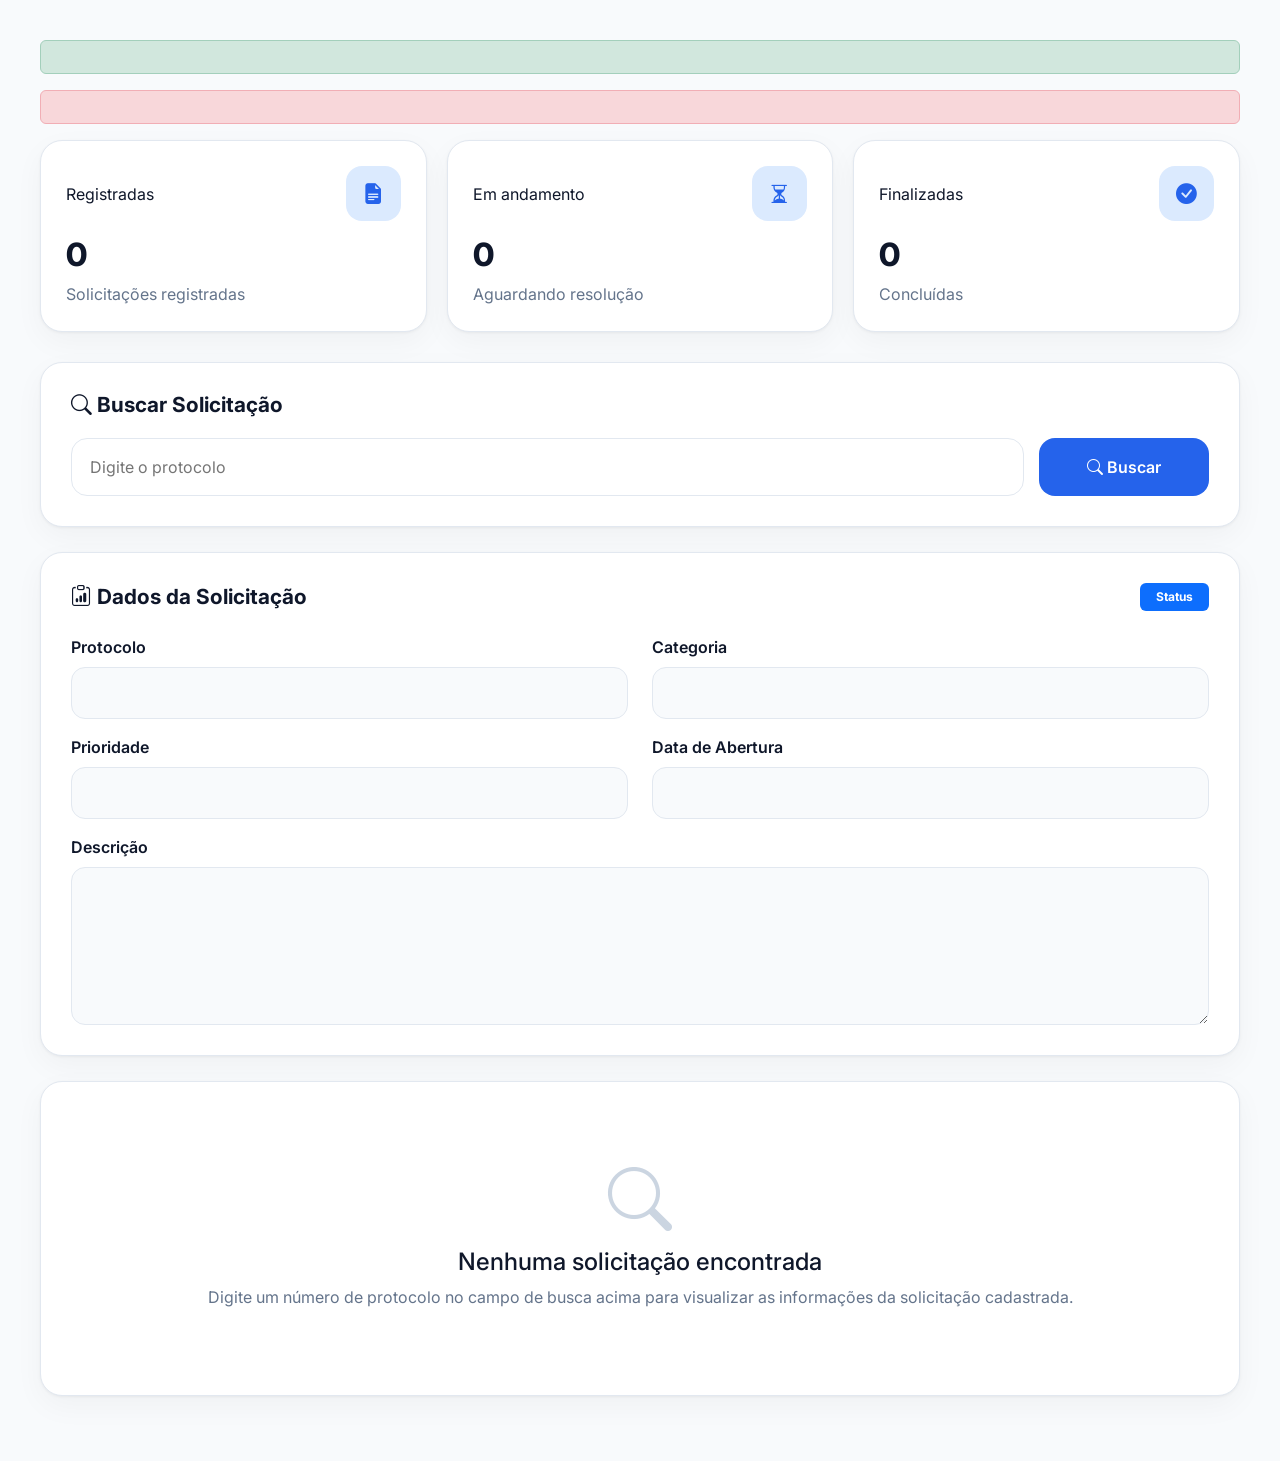
==== src/main/resources/templates/acompanhar-solicitacao.html @ 088a4400 "Projeto Ponto facil" ====
<!DOCTYPE html>
<html xmlns:th="http://www.thymeleaf.org" lang="pt-BR">
<head>
    <meta charset="UTF-8">
    <meta name="viewport" content="width=device-width, initial-scale=1.0">
    <title>Ponto Fácil - Acompanhar Solicitações</title>

    <link href="https://cdn.jsdelivr.net/npm/bootstrap@5.3.7/dist/css/bootstrap.min.css"
          rel="stylesheet">

    <link rel="stylesheet"
          href="https://cdn.jsdelivr.net/npm/bootstrap-icons@1.11.3/font/bootstrap-icons.min.css">

    <link href="https://fonts.googleapis.com/css2?family=Inter:wght@400;500;600;700;800&display=swap"
          rel="stylesheet">

    <link rel="stylesheet" th:href="@{/menu-lateral.css}">
    <style>
        :root {
            --primary: #2563eb;
            --primary-dark: #1d4ed8;
            --primary-light: #dbeafe;
            --bg: #f8fafc;
            --card: #ffffff;
            --text: #0f172a;
            --text-light: #64748b;
            --border: #e2e8f0;
            --shadow: 0 1px 3px rgba(0, 0, 0, .05),
                      0 10px 30px rgba(0, 0, 0, .04);
            --radius: 22px;
        }

        * {
            margin: 0;
            padding: 0;
            box-sizing: border-box;
        }

        body {
            font-family: 'Inter', sans-serif;
            background: var(--bg);
            color: var(--text);
        }

        .dashboard {
            display: flex;
            min-height: 100vh;
        }

        .content {
            flex: 1;
            padding: 40px;
        }

        .page-header {
            margin-bottom: 30px;
        }

        .page-title {
            font-size: 2rem;
            font-weight: 800;
        }

        .page-subtitle {
            color: var(--text-light);
            margin-top: 8px;
        }

        /* =====================
           ESTATÍSTICAS
        ===================== */
        .stats-grid {
            display: grid;
            grid-template-columns: repeat(3, 1fr);
            gap: 20px;
            margin-bottom: 30px;
        }

        .stat-card {
            background: white;
            border: 1px solid var(--border);
            border-radius: var(--radius);
            padding: 25px;
            box-shadow: var(--shadow);
            transition: .3s;
        }

        .stat-card:hover {
            transform: translateY(-4px);
        }

        .stat-header {
            display: flex;
            justify-content: space-between;
            align-items: center;
        }

        .stat-icon {
            width: 55px;
            height: 55px;
            border-radius: 16px;
            display: flex;
            align-items: center;
            justify-content: center;
            background: var(--primary-light);
            color: var(--primary);
            font-size: 1.3rem;
        }

        .stat-card h3 {
            margin-top: 15px;
            font-size: 2rem;
            font-weight: 800;
        }

        .stat-card p {
            color: var(--text-light);
            margin: 0;
        }

        /* =====================
           CARDS
        ===================== */
        .card-modern {
            background: white;
            border: 1px solid var(--border);
            border-radius: var(--radius);
            padding: 30px;
            box-shadow: var(--shadow);
            margin-bottom: 25px;
        }

        .card-title {
            font-size: 1.3rem;
            font-weight: 700;
            margin-bottom: 20px;
        }

        /* =====================
           BUSCA
        ===================== */
        .search-form {
            display: flex;
            gap: 15px;
        }

        .search-input {
            flex: 1;
            min-height: 58px;
            border: 1px solid var(--border);
            border-radius: 16px;
            padding: 0 18px;
        }

        .search-input:focus {
            border-color: var(--primary);
            outline: none;
            box-shadow: 0 0 0 4px rgba(37, 99, 235, .15);
        }

        .btn-search {
            min-width: 170px;
            border: none;
            border-radius: 16px;
            background: var(--primary);
            color: white;
            font-weight: 600;
            transition: .3s;
        }

        .btn-search:hover {
            background: var(--primary-dark);
        }

        /* =====================
           FORMULÁRIOS
        ===================== */
        .form-label {
            font-weight: 600;
        }

        .form-control {
            min-height: 52px;
            border-radius: 14px;
            border: 1px solid var(--border);
        }

        .form-control[readonly] {
            background: #f8fafc;
        }

        /* =====================
           EMPTY STATE
        ===================== */
        .empty-state {
            text-align: center;
            padding: 40px 20px;
        }

        .empty-state i {
            font-size: 4rem;
            color: #cbd5e1;
            margin-bottom: 15px;
        }

        .empty-state p {
            color: var(--text-light);
        }

        /* =====================
           RESPONSIVO
        ===================== */
        @media (max-width: 992px) {
            .stats-grid {
                grid-template-columns: 1fr;
            }

            .search-form {
                flex-direction: column;
            }

            .btn-search {
                width: 100%;
            }
        }

        @media (max-width: 768px) {
            .content {
                padding: 20px;
            }
        }
    </style>
</head>
<body>
<div class="dashboard">
    <aside th:replace="~{fragments/navbar :: sidebar('acompanhar')}"></aside>

    <main class="content">

        <div th:if="${sucesso}" class="alert alert-success" th:text="${sucesso}"></div>
        <div th:if="${erro}" class="alert alert-danger" th:text="${erro}"></div>

        <!-- ESTATÍSTICAS -->
        <div class="stats-grid">
            <div class="stat-card">
                <div class="stat-header">
                    <span>Registradas</span>
                    <div class="stat-icon">
                        <i class="bi bi-file-earmark-text-fill"></i>
                    </div>
                </div>
                <h3 th:text="${totalRegistradas}">0</h3>
                <p>Solicitações registradas</p>
            </div>
            <div class="stat-card">
                <div class="stat-header">
                    <span>Em andamento</span>
                    <div class="stat-icon">
                        <i class="bi bi-hourglass-split"></i>
                    </div>
                </div>
                <h3 th:text="${totalAndamento}">0</h3>
                <p>Aguardando resolução</p>
            </div>
            <div class="stat-card">
                <div class="stat-header">
                    <span>Finalizadas</span>
                    <div class="stat-icon">
                        <i class="bi bi-check-circle-fill"></i>
                    </div>
                </div>
                <h3 th:text="${totalFinalizadas}">0</h3>
                <p>Concluídas</p>
            </div>
        </div>

        <!-- BUSCA -->
        <div class="card-modern">
            <h3 class="card-title">
                <i class="bi bi-search"></i>
                Buscar Solicitação
            </h3>
            <form th:action="@{/acompanhar}" method="get">
                <div class="search-form">
                    <input type="text"
                           name="protocolo"
                           class="search-input"
                           placeholder="Digite o protocolo"
                           th:value="${param.protocolo}">
                    <button type="submit" class="btn-search">
                        <i class="bi bi-search"></i>
                        Buscar
                    </button>
                </div>
            </form>
        </div>

        <!-- DADOS DA SOLICITAÇÃO -->
        <div class="card-modern" th:if="${solicitacao != null}">
            <div class="d-flex justify-content-between align-items-center flex-wrap gap-3 mb-4">
                <h3 class="card-title mb-0">
                    <i class="bi bi-clipboard-data"></i>
                    Dados da Solicitação
                </h3>
                <span class="badge bg-primary px-3 py-2"
                      th:text="${solicitacao.status}">
                        Status
                    </span>
            </div>
            <div class="row">
                <div class="col-md-6 mb-3">
                    <label class="form-label">Protocolo</label>
                    <input type="text" readonly class="form-control"
                           th:value="${solicitacao.protocolo}">
                </div>
                <div class="col-md-6 mb-3">
                    <label class="form-label">Categoria</label>
                    <input type="text" readonly class="form-control"
                           th:value="${solicitacao.categoria}">
                </div>
                <div class="col-md-6 mb-3">
                    <label class="form-label">Prioridade</label>
                    <input type="text" readonly class="form-control"
                           th:value="${solicitacao.prioridade}">
                </div>
                <div class="col-md-6 mb-3">
                    <label class="form-label">Data de Abertura</label>
                    <input type="text" readonly class="form-control"
                           th:value="${dataAbertura != null ? #temporals.format(dataAbertura,'dd/MM/yyyy HH:mm') : '-'}">
                </div>
            </div>
            <div>
                <label class="form-label">Descrição</label>
                <textarea readonly class="form-control" rows="6"
                          th:text="${solicitacao.descricao}"></textarea>
            </div>
        </div>

        <!-- ESTADO VAZIO -->
        <div class="card-modern" th:if="${solicitacao == null}">
            <div class="empty-state">
                <i class="bi bi-search"></i>
                <h4>Nenhuma solicitação encontrada</h4>
                <p>Digite um número de protocolo no campo de busca acima para visualizar as informações da solicitação cadastrada.</p>
            </div>
        </div>
    </main>
</div>

<script src="https://cdn.jsdelivr.net/npm/bootstrap@5.3.7/dist/js/bootstrap.bundle.min.js"></script>
</body>
</html>
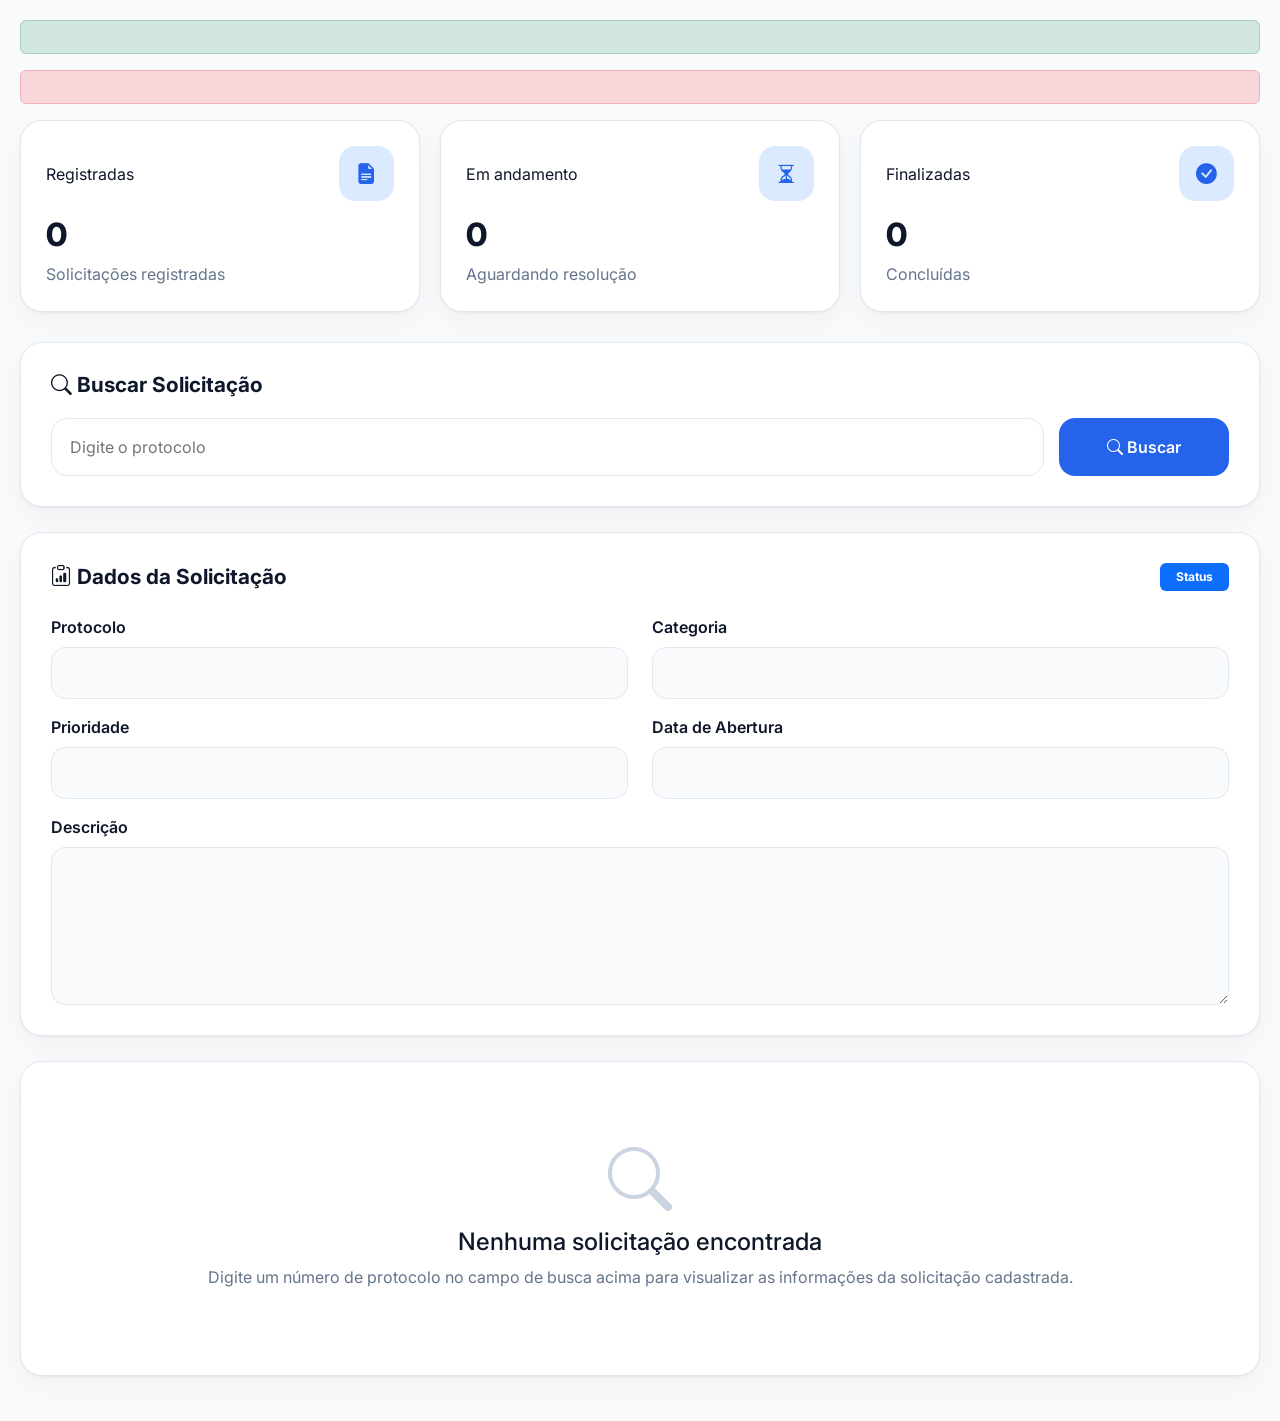
==== commit 87328947: "Atualização das telas perfil e acompanhar_solicitação" ====
--- a/src/main/resources/templates/acompanhar-solicitacao.html
+++ b/src/main/resources/templates/acompanhar-solicitacao.html
@@ -49,7 +49,7 @@
 
         .content {
             flex: 1;
-            padding: 40px;
+            padding: 20px;
         }
 
         .page-header {
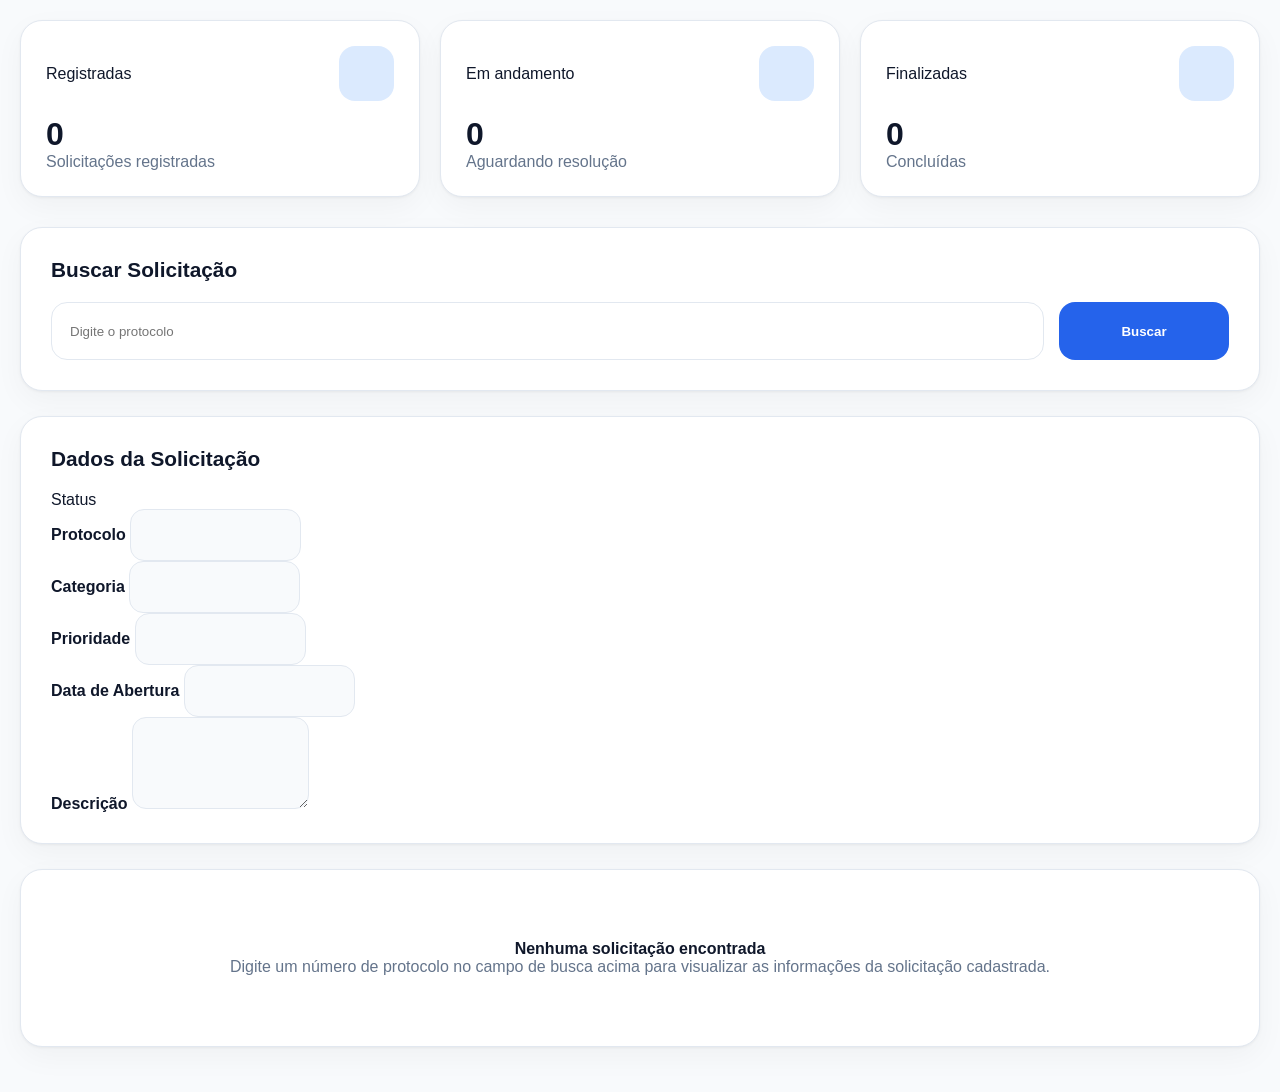
==== commit 7aea89a9: "correção de duplicidade de codigo" ====
--- a/src/main/resources/templates/acompanhar-solicitacao.html
+++ b/src/main/resources/templates/acompanhar-solicitacao.html
@@ -1,20 +1,8 @@
 <!DOCTYPE html>
 <html xmlns:th="http://www.thymeleaf.org" lang="pt-BR">
-<head>
-    <meta charset="UTF-8">
-    <meta name="viewport" content="width=device-width, initial-scale=1.0">
-    <title>Ponto Fácil - Acompanhar Solicitações</title>
-
-    <link href="https://cdn.jsdelivr.net/npm/bootstrap@5.3.7/dist/css/bootstrap.min.css"
-          rel="stylesheet">
-
-    <link rel="stylesheet"
-          href="https://cdn.jsdelivr.net/npm/bootstrap-icons@1.11.3/font/bootstrap-icons.min.css">
-
-    <link href="https://fonts.googleapis.com/css2?family=Inter:wght@400;500;600;700;800&display=swap"
-          rel="stylesheet">
-
-    <link rel="stylesheet" th:href="@{/menu-lateral.css}">
+
+<head th:replace="fragments/head :: head('Ponto Fácil')"></head>
+
     <style>
         :root {
             --primary: #2563eb;
@@ -230,10 +218,9 @@
             }
         }
     </style>
-</head>
 <body>
 <div class="dashboard">
-    <aside th:replace="~{fragments/navbar :: sidebar('acompanhar')}"></aside>
+    <aside th:replace="~{fragments/navbar_MenuLAteral :: sidebar('acompanhar')}"></aside>
 
     <main class="content">
 
